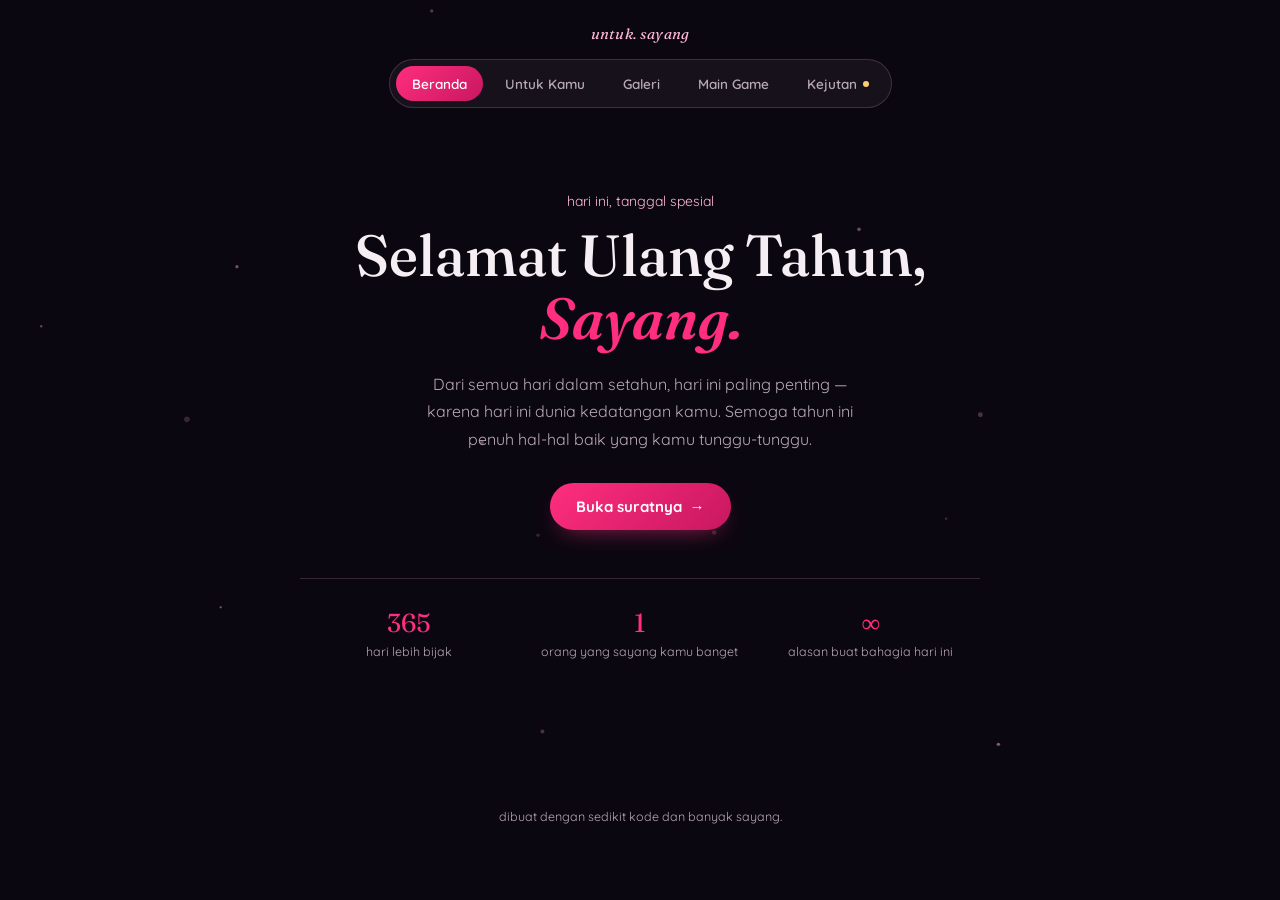
==== index.html @ 3386aa52 "hbd" ====
<!DOCTYPE html>
<html lang="id">
<head>
<meta charset="UTF-8">
<meta name="viewport" content="width=device-width, initial-scale=1.0">
<title>Selamat Ulang Tahun, Sayang 🖤🩷</title>
<link rel="preconnect" href="https://fonts.googleapis.com">
<link rel="preconnect" href="https://fonts.gstatic.com" crossorigin>
<link href="https://fonts.googleapis.com/css2?family=Fraunces:ital,wght@0,400;0,600;1,500;1,600&family=Quicksand:wght@400;500;600;700&display=swap" rel="stylesheet">
<link rel="stylesheet" href="style.css">
</head>
<body>

  <canvas id="bg-canvas"></canvas>

  <div class="app">

    <header class="topbar">
      <span class="brand">untuk. sayang</span>
      <nav class="tabs" id="tabs">
        <button class="tab-btn is-active" data-tab="beranda">Beranda</button>
        <button class="tab-btn" data-tab="surat">Untuk Kamu</button>
        <button class="tab-btn" data-tab="galeri">Galeri</button>
        <button class="tab-btn" data-tab="game">Main Game</button>
        <button class="tab-btn" data-tab="kejutan">Kejutan <i class="lock-dot" id="lock-dot"></i></button>
      </nav>
    </header>

    <main class="pages">

      <!-- ================= BERANDA ================= -->
      <section class="page is-active" id="page-beranda">
        <div class="hero">
          <p class="hero-eyebrow">hari ini, tanggal spesial</p>
          <h1 class="hero-title">Selamat Ulang Tahun,<br><em>Sayang.</em></h1>
          <p class="hero-sub">Dari semua hari dalam setahun, hari ini paling penting — karena hari ini dunia kedatangan kamu. Semoga tahun ini penuh hal-hal baik yang kamu tunggu-tunggu.</p>
          <button class="btn-primary" id="hero-cta">Buka suratnya &nbsp;→</button>
        </div>
        <div class="hero-stats">
          <div class="stat">
            <span class="stat-num" id="stat-days">—</span>
            <span class="stat-label">hari lebih bijak</span>
          </div>
          <div class="stat">
            <span class="stat-num">1</span>
            <span class="stat-label">orang yang sayang kamu banget</span>
          </div>
          <div class="stat">
            <span class="stat-num">∞</span>
            <span class="stat-label">alasan buat bahagia hari ini</span>
          </div>
        </div>
      </section>

      <!-- ================= SURAT ================= -->
      <section class="page" id="page-surat">
        <div class="letter">
          <p class="letter-kicker">sebuah surat kecil</p>
          <h2 class="letter-title">Untuk kamu, yang lagi baca ini sambil senyum-senyum sendiri</h2>
          <div class="letter-body">
            <p>Selamat ulang tahun. Semoga satu tahun ke depan, semua hal yang kamu perjuangkan diam-diam akhirnya kelihatan hasilnya. Semoga kamu makin sayang sama diri kamu sendiri, sama seperti aku sayang kamu.</p>
            <p>Terima kasih sudah jadi kamu — yang cerewetnya kadang bikin gemas, yang tawanya gampang banget bikin hari jelek jadi lebih ringan, dan yang selalu ada walaupun kita lagi jauh atau lagi sibuk sendiri-sendiri.</p>
            <p>Aku nggak janji bisa selalu ada tepat waktu setiap saat kamu butuh. Tapi aku janji, selama aku bisa, kamu nggak akan pernah harus ngerayain apa pun sendirian.</p>
            <p>Jadi hari ini, nggak usah mikirin apa-apa dulu. Makan yang enak, tidur yang cukup, dan biarin dirimu dirayakan — walau cuma lewat halaman kecil ini.</p>
          </div>
          <p class="letter-sign">— yang selalu nungguin chat kamu duluan</p>
        </div>
      </section>

      <!-- ================= GALERI ================= -->
      <section class="page" id="page-galeri">
        <div class="section-head">
          <p class="section-kicker">kenangan kita</p>
          <h2 class="section-title">Beberapa momen favorit</h2>
          <p class="section-sub">Ganti kotak di bawah ini dengan foto kalian berdua — taruh file foto di folder <code>images</code>, lalu ubah nama file di <code>script.js</code> bagian <code>galleryPhotos</code>.</p>
        </div>
        <div class="gallery-grid" id="gallery-grid"></div>
      </section>

      <!-- ================= GAME ================= -->
      <section class="page" id="page-game">
        <div class="section-head">
          <p class="section-kicker">mini game</p>
          <h2 class="section-title">Kumpulin Cinta</h2>
          <p class="section-sub">Klik hati-hati yang muncul sebelum menghilang. Kumpulin <strong id="target-label">30</strong> poin buat buka halaman Kejutan.</p>
        </div>

        <div class="game-hud">
          <div class="hud-item">
            <span class="hud-label">Poin</span>
            <span class="hud-value" id="score-val">0</span>
          </div>
          <div class="hud-item">
            <span class="hud-label">Waktu</span>
            <span class="hud-value" id="time-val">30</span>
          </div>
          <button class="btn-primary btn-small" id="start-game">Mulai</button>
        </div>

        <div class="progress-track">
          <div class="progress-fill" id="progress-fill"></div>
        </div>

        <div class="game-field" id="game-field">
          <p class="game-idle-msg" id="game-idle-msg">Tekan "Mulai" untuk main</p>
        </div>

        <p class="game-result" id="game-result"></p>
      </section>

      <!-- ================= KEJUTAN ================= -->
      <section class="page" id="page-kejutan">
        <div class="surprise-locked" id="surprise-locked">
          <div class="lock-icon">🔒</div>
          <h2 class="section-title">Masih terkunci</h2>
          <p class="section-sub">Selesaikan mini game di tab "Main Game" dulu buat buka halaman ini.</p>
          <button class="btn-primary btn-small" data-goto="game">Ke halaman game</button>
        </div>
        <div class="surprise-unlocked hidden" id="surprise-unlocked">
          <p class="section-kicker">yeay, berhasil</p>
          <h2 class="section-title">Kejutan kecil buat kamu</h2>
          <div class="surprise-card">
            <p class="surprise-text" id="surprise-text"></p>
          </div>
          <button class="btn-primary btn-small" id="replay-game">Main lagi</button>
        </div>
      </section>

    </main>

    <footer class="site-footer">
      <p>dibuat dengan sedikit kode dan banyak sayang.</p>
    </footer>

  </div>

<script src="script.js"></script>
</body>
</html>
---- style.css ----
:root{
  --bg: #0b0710;
  --bg-card: #17111c;
  --bg-card-2: #1f1622;
  --pink: #ff2e7e;
  --pink-soft: #ffb8d9;
  --pink-deep: #c81760;
  --gold: #ffcd6b;
  --text: #f5eef2;
  --text-muted: #b8a9b6;
  --border: rgba(255, 184, 217, 0.18);
  --radius: 18px;
  --font-display: "Fraunces", serif;
  --font-body: "Quicksand", sans-serif;
}

*{ box-sizing: border-box; }

html, body{
  margin: 0;
  padding: 0;
  background: var(--bg);
  color: var(--text);
  font-family: var(--font-body);
  min-height: 100%;
}

body{
  position: relative;
  overflow-x: hidden;
}

#bg-canvas{
  position: fixed;
  inset: 0;
  width: 100%;
  height: 100%;
  z-index: 0;
  pointer-events: none;
}

.app{
  position: relative;
  z-index: 1;
  max-width: 720px;
  margin: 0 auto;
  padding: 24px 20px 64px;
  min-height: 100vh;
  display: flex;
  flex-direction: column;
}

/* ---------- topbar & tabs ---------- */

.topbar{
  display: flex;
  flex-direction: column;
  gap: 16px;
  align-items: center;
  margin-bottom: 36px;
}

.brand{
  font-family: var(--font-display);
  font-style: italic;
  font-size: 15px;
  color: var(--pink-soft);
  letter-spacing: 0.02em;
}

.tabs{
  display: flex;
  flex-wrap: wrap;
  justify-content: center;
  gap: 6px;
  background: var(--bg-card);
  border: 1px solid var(--border);
  border-radius: 999px;
  padding: 6px;
}

.tab-btn{
  appearance: none;
  border: none;
  background: transparent;
  color: var(--text-muted);
  font-family: var(--font-body);
  font-weight: 600;
  font-size: 13.5px;
  padding: 9px 16px;
  border-radius: 999px;
  cursor: pointer;
  transition: background 0.25s ease, color 0.25s ease;
  display: flex;
  align-items: center;
  gap: 6px;
}

.tab-btn:hover{ color: var(--text); }

.tab-btn.is-active{
  background: linear-gradient(135deg, var(--pink), var(--pink-deep));
  color: #fff;
}

.lock-dot{
  width: 6px;
  height: 6px;
  border-radius: 50%;
  background: var(--gold);
  display: inline-block;
}

.lock-dot.is-hidden{ display: none; }

/* ---------- pages ---------- */

.pages{ flex: 1; }

.page{
  display: none;
  animation: page-in 0.5s ease both;
}

.page.is-active{ display: block; }

@keyframes page-in{
  from{ opacity: 0; transform: translateY(10px); }
  to{ opacity: 1; transform: translateY(0); }
}

.section-head{ margin-bottom: 28px; }

.section-kicker{
  font-size: 13px;
  color: var(--pink-soft);
  margin: 0 0 6px;
}

.section-title{
  font-family: var(--font-display);
  font-size: 28px;
  font-weight: 600;
  margin: 0 0 10px;
}

.section-sub{
  color: var(--text-muted);
  font-size: 15px;
  line-height: 1.6;
  max-width: 56ch;
  margin: 0;
}

.section-sub code{
  background: var(--bg-card-2);
  padding: 2px 6px;
  border-radius: 6px;
  font-size: 13px;
}

/* ---------- hero ---------- */

.hero{
  padding: 48px 4px 40px;
  text-align: center;
}

.hero-eyebrow{
  color: var(--pink-soft);
  font-size: 14px;
  margin: 0 0 14px;
}

.hero-title{
  font-family: var(--font-display);
  font-weight: 500;
  font-size: clamp(36px, 8vw, 58px);
  line-height: 1.08;
  margin: 0 0 22px;
}

.hero-title em{
  font-style: italic;
  font-weight: 600;
  color: var(--pink);
}

.hero-sub{
  color: var(--text-muted);
  font-size: 16px;
  line-height: 1.7;
  max-width: 46ch;
  margin: 0 auto 30px;
}

.btn-primary{
  appearance: none;
  border: none;
  background: linear-gradient(135deg, var(--pink), var(--pink-deep));
  color: #fff;
  font-family: var(--font-body);
  font-weight: 700;
  font-size: 15px;
  padding: 14px 26px;
  border-radius: 999px;
  cursor: pointer;
  transition: transform 0.2s ease, box-shadow 0.2s ease;
  box-shadow: 0 10px 24px -12px rgba(255, 46, 126, 0.65);
}

.btn-primary:hover{ transform: translateY(-2px); }
.btn-primary:active{ transform: translateY(0px) scale(0.98); }

.btn-small{
  padding: 10px 20px;
  font-size: 14px;
}

.hero-stats{
  display: grid;
  grid-template-columns: repeat(3, 1fr);
  gap: 12px;
  border-top: 1px solid var(--border);
  padding-top: 28px;
  margin-top: 8px;
}

.stat{
  display: flex;
  flex-direction: column;
  align-items: center;
  gap: 4px;
  text-align: center;
}

.stat-num{
  font-family: var(--font-display);
  font-size: 26px;
  color: var(--pink);
}

.stat-label{
  font-size: 12.5px;
  color: var(--text-muted);
  line-height: 1.4;
}

/* ---------- letter ---------- */

.letter{
  background: var(--bg-card);
  border: 1px solid var(--border);
  border-radius: var(--radius);
  padding: 40px 32px;
  position: relative;
}

.letter::before{
  content: "";
  position: absolute;
  top: 0; left: 32px; right: 32px;
  height: 1px;
  background: linear-gradient(90deg, transparent, var(--pink), transparent);
}

.letter-kicker{
  color: var(--pink-soft);
  font-size: 13px;
  margin: 0 0 12px;
}

.letter-title{
  font-family: var(--font-display);
  font-style: italic;
  font-weight: 500;
  font-size: 24px;
  line-height: 1.4;
  margin: 0 0 24px;
}

.letter-body p{
  font-size: 16px;
  line-height: 1.8;
  color: var(--text);
  margin: 0 0 18px;
}

.letter-sign{
  font-family: var(--font-display);
  font-style: italic;
  color: var(--pink-soft);
  text-align: right;
  margin: 24px 0 0;
}

/* ---------- gallery ---------- */

.gallery-grid{
  display: grid;
  grid-template-columns: repeat(auto-fit, minmax(150px, 1fr));
  gap: 14px;
}

.photo-frame{
  aspect-ratio: 4 / 5;
  border-radius: 14px;
  overflow: hidden;
  position: relative;
  background: linear-gradient(160deg, var(--bg-card-2), var(--bg-card));
  border: 1px solid var(--border);
  display: flex;
  align-items: flex-end;
}

.photo-frame img{
  width: 100%;
  height: 100%;
  object-fit: cover;
  position: absolute;
  inset: 0;
}

.photo-frame .photo-fallback{
  position: relative;
  z-index: 1;
  width: 100%;
  padding: 14px;
  display: flex;
  flex-direction: column;
  align-items: center;
  justify-content: center;
  gap: 8px;
  height: 100%;
  color: var(--text-muted);
  font-size: 13px;
  text-align: center;
}

.photo-fallback .heart-mark{
  font-size: 22px;
  color: var(--pink);
}

.photo-caption{
  position: relative;
  z-index: 2;
  width: 100%;
  padding: 10px 12px;
  font-size: 12.5px;
  background: linear-gradient(0deg, rgba(0,0,0,0.55), transparent);
  color: #fff;
}

/* ---------- game ---------- */

.game-hud{
  display: flex;
  align-items: center;
  gap: 18px;
  margin-bottom: 16px;
  flex-wrap: wrap;
}

.hud-item{
  background: var(--bg-card);
  border: 1px solid var(--border);
  border-radius: 12px;
  padding: 8px 16px;
  display: flex;
  flex-direction: column;
  min-width: 76px;
}

.hud-label{ font-size: 11.5px; color: var(--text-muted); }
.hud-value{ font-family: var(--font-display); font-size: 20px; color: var(--pink); }

.progress-track{
  height: 8px;
  border-radius: 999px;
  background: var(--bg-card);
  border: 1px solid var(--border);
  overflow: hidden;
  margin-bottom: 18px;
}

.progress-fill{
  height: 100%;
  width: 0%;
  background: linear-gradient(90deg, var(--pink), var(--gold));
  transition: width 0.25s ease;
}

.game-field{
  position: relative;
  height: 340px;
  border-radius: var(--radius);
  border: 1px dashed var(--border);
  background: radial-gradient(circle at 30% 20%, rgba(255, 46, 126, 0.08), transparent 60%),
              var(--bg-card);
  overflow: hidden;
  display: flex;
  align-items: center;
  justify-content: center;
}

.game-idle-msg{
  color: var(--text-muted);
  font-size: 14px;
}

.heart-target{
  position: absolute;
  font-size: 26px;
  background: none;
  border: none;
  cursor: pointer;
  line-height: 1;
  filter: drop-shadow(0 4px 10px rgba(255,46,126,0.35));
  animation: heart-pop 0.25s ease;
  user-select: none;
}

@keyframes heart-pop{
  from{ transform: scale(0.4); opacity: 0; }
  to{ transform: scale(1); opacity: 1; }
}

.heart-target.is-popped{
  animation: heart-burst 0.25s ease forwards;
  pointer-events: none;
}

@keyframes heart-burst{
  to{ transform: scale(1.6); opacity: 0; }
}

.game-result{
  margin-top: 16px;
  font-size: 15px;
  color: var(--pink-soft);
  min-height: 22px;
}

/* ---------- surprise ---------- */

.surprise-locked, .surprise-unlocked{
  text-align: center;
  padding: 40px 12px;
}

.lock-icon{
  font-size: 40px;
  margin-bottom: 14px;
}

.surprise-locked .section-title,
.surprise-unlocked .section-title{ margin-left: auto; margin-right: auto; }

.surprise-locked .section-sub{ margin-left: auto; margin-right: auto; margin-bottom: 24px; }

.surprise-card{
  background: var(--bg-card);
  border: 1px solid var(--border);
  border-radius: var(--radius);
  padding: 32px;
  margin: 24px 0;
  text-align: left;
}

.surprise-text{
  font-family: var(--font-display);
  font-style: italic;
  font-size: 19px;
  line-height: 1.8;
  color: var(--text);
  margin: 0;
  white-space: pre-line;
}

.hidden{ display: none !important; }

/* ---------- footer ---------- */

.site-footer{
  text-align: center;
  margin-top: 48px;
  color: var(--text-muted);
  font-size: 12.5px;
}

/* ---------- responsive ---------- */

@media (max-width: 480px){
  .tabs{ gap: 4px; }
  .tab-btn{ font-size: 12px; padding: 8px 12px; }
  .hero-stats{ grid-template-columns: 1fr; gap: 18px; }
  .letter{ padding: 30px 20px; }
}

/* ---------- accessibility ---------- */

:focus-visible{
  outline: 2px solid var(--pink-soft);
  outline-offset: 2px;
}

@media (prefers-reduced-motion: reduce){
  *{ animation-duration: 0.01ms !important; transition-duration: 0.01ms !important; }
}
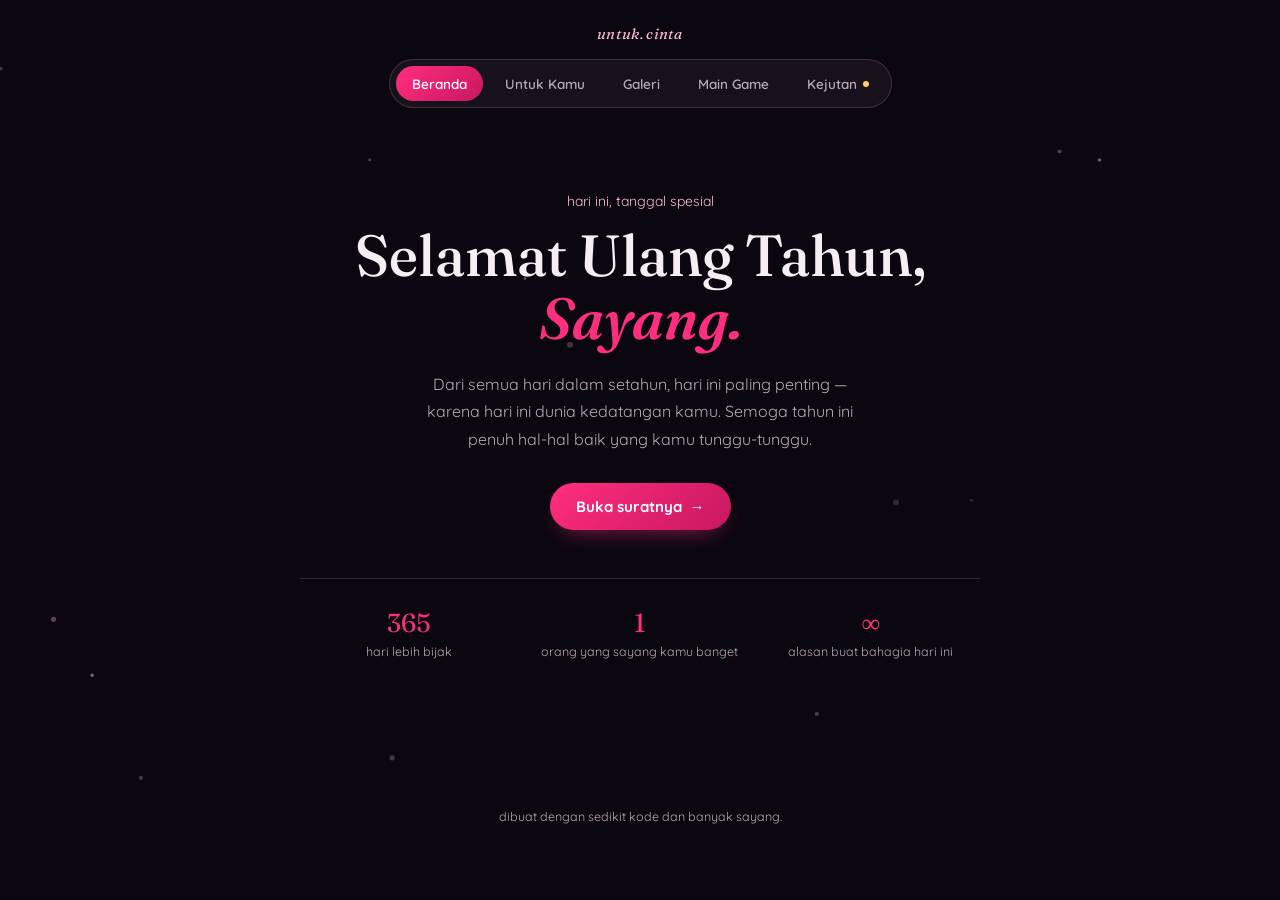
==== commit d3ea0d9f: "ubah cinta" ====
--- a/index.html
+++ b/index.html
@@ -16,7 +16,7 @@
   <div class="app">
 
     <header class="topbar">
-      <span class="brand">untuk. sayang</span>
+      <span class="brand">untuk. cinta </span>
       <nav class="tabs" id="tabs">
         <button class="tab-btn is-active" data-tab="beranda">Beranda</button>
         <button class="tab-btn" data-tab="surat">Untuk Kamu</button>
